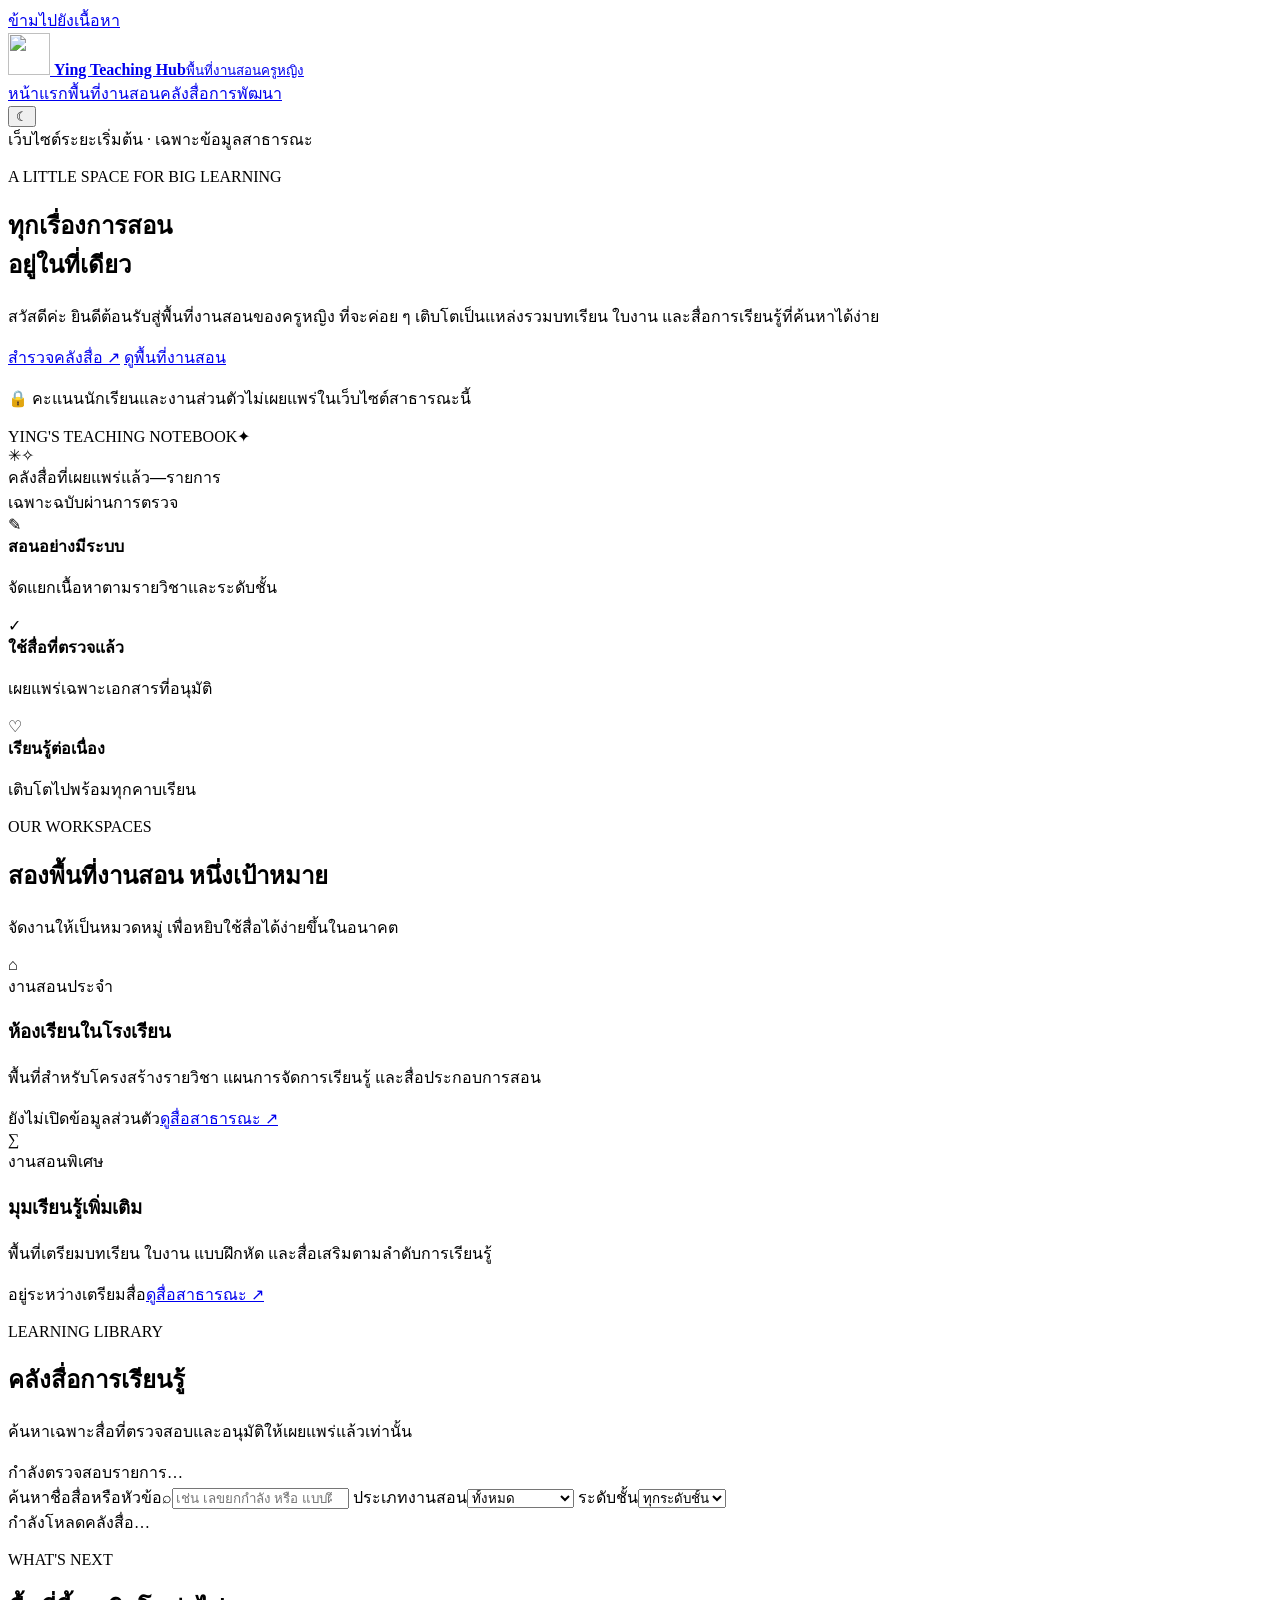
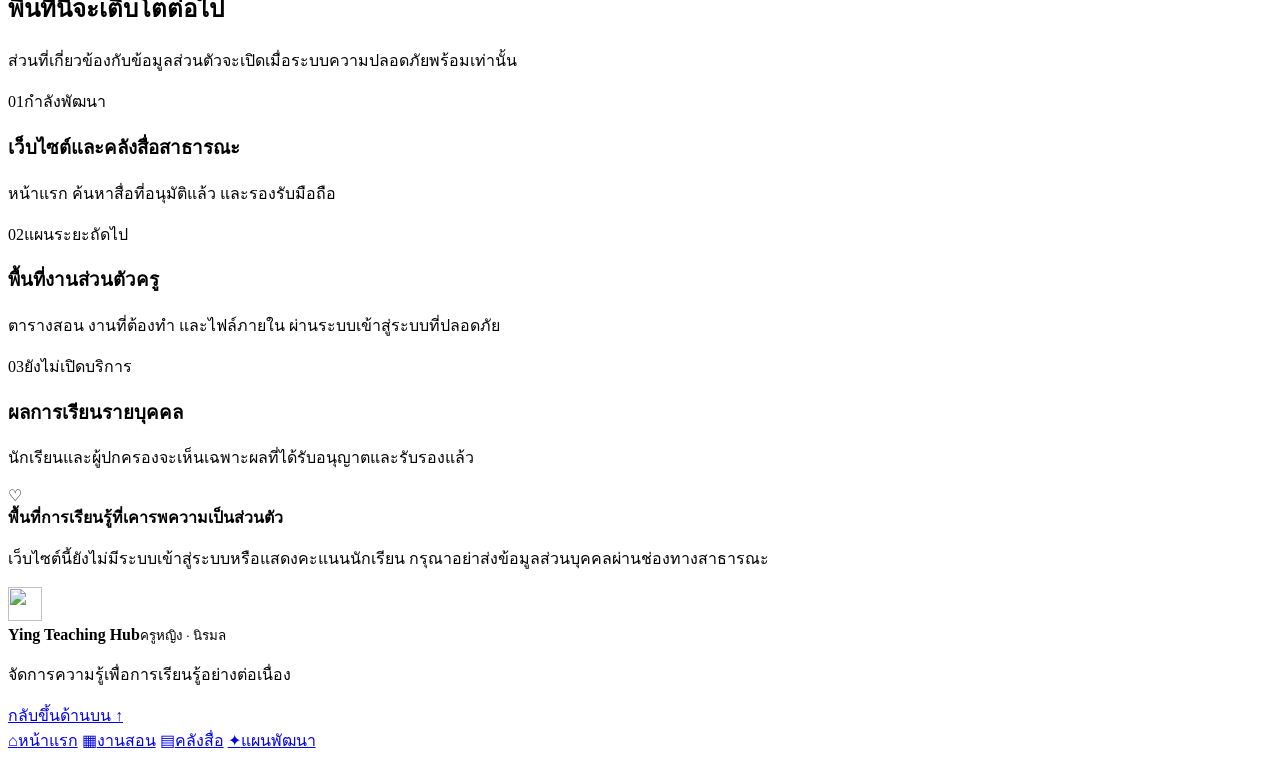
==== index.html @ b6b453d0 "feat(web): add accessible Thai mobile-first public homepage" ====
<!doctype html>
<html lang="th">
<head>
  <meta charset="UTF-8">
  <meta name="viewport" content="width=device-width,initial-scale=1,viewport-fit=cover">
  <meta name="description" content="Ying Teaching Hub — พื้นที่รวมสื่อการเรียนรู้สาธารณะที่ได้รับอนุมัติสำหรับครูหญิง">
  <meta name="theme-color" content="#f7f7fc">
  <meta http-equiv="Content-Security-Policy" content="default-src 'self'; script-src 'self'; style-src 'self'; img-src 'self' data:; connect-src 'self'; font-src 'self'; object-src 'none'; base-uri 'self'; form-action 'none'">
  <title>Ying Teaching Hub | ศูนย์กลางงานสอนครูหญิง</title>
  <link rel="icon" href="./assets/mark.svg" type="image/svg+xml">
  <link rel="stylesheet" href="./styles.css">
  <script src="./app.js" defer></script>
</head>
<body>
  <a class="skip-link" href="#main">ข้ามไปยังเนื้อหา</a>
  <header class="site-header">
    <div class="container header-inner">
      <a href="#home" class="brand" aria-label="Ying Teaching Hub กลับหน้าแรก">
        <img src="./assets/mark.svg" alt="" width="42" height="42">
        <span class="brand-text"><strong>Ying Teaching Hub</strong><small>พื้นที่งานสอนครูหญิง</small></span>
      </a>
      <nav class="desktop-nav" aria-label="เมนูหลัก">
        <a href="#home">หน้าแรก</a><a href="#workspaces">พื้นที่งานสอน</a><a href="#library">คลังสื่อ</a><a href="#roadmap">การพัฒนา</a>
      </nav>
      <button id="themeToggle" class="theme-button" type="button" aria-label="เปลี่ยนเป็นโหมดมืด" aria-pressed="false" title="เปลี่ยนธีม"><span id="themeIcon" aria-hidden="true">☾</span></button>
    </div>
  </header>

  <main id="main">
    <section id="home" class="hero container" aria-labelledby="heroTitle">
      <div class="hero-copy">
        <span class="eyebrow"><span class="status-dot"></span> เว็บไซต์ระยะเริ่มต้น · เฉพาะข้อมูลสาธารณะ</span>
        <p class="kicker">A LITTLE SPACE FOR BIG LEARNING</p>
        <h1 id="heroTitle">ทุกเรื่องการสอน<br><span class="gradient-text">อยู่ในที่เดียว</span></h1>
        <p class="hero-desc">สวัสดีค่ะ ยินดีต้อนรับสู่พื้นที่งานสอนของครูหญิง ที่จะค่อย ๆ เติบโตเป็นแหล่งรวมบทเรียน ใบงาน และสื่อการเรียนรู้ที่ค้นหาได้ง่าย</p>
        <div class="hero-actions">
          <a class="button primary" href="#library">สำรวจคลังสื่อ <span aria-hidden="true">↗</span></a>
          <a class="button secondary" href="#workspaces">ดูพื้นที่งานสอน</a>
        </div>
        <p class="privacy-note"><span aria-hidden="true">🔒</span> คะแนนนักเรียนและงานส่วนตัวไม่เผยแพร่ในเว็บไซต์สาธารณะนี้</p>
      </div>
      <aside class="hero-card" aria-label="ภาพรวมพื้นที่สาธารณะ">
        <div class="note-header"><span class="note-mini-label">YING'S TEACHING NOTEBOOK</span><span class="note-sparkle" aria-hidden="true">✦</span></div>
        <div class="note-illustration" aria-hidden="true"><span class="book book-one"></span><span class="book book-two"></span><span class="book book-three"></span><span class="illustration-star star-one">✳</span><span class="illustration-star star-two">✧</span></div>
        <div class="note-bottom">
          <div><span class="label-overline">คลังสื่อที่เผยแพร่แล้ว</span><strong id="publicCount" class="big-number">—</strong><span class="label-suffix">รายการ</span></div>
          <span class="soft-pill">เฉพาะฉบับผ่านการตรวจ</span>
        </div>
        <div class="note-doodle" aria-hidden="true"></div>
      </aside>
    </section>

    <section class="intro-band" aria-label="แนวทางของเว็บไซต์">
      <div class="container intro-grid">
        <div><span class="small-icon" aria-hidden="true">✎</span><div><strong>สอนอย่างมีระบบ</strong><p>จัดแยกเนื้อหาตามรายวิชาและระดับชั้น</p></div></div>
        <div><span class="small-icon" aria-hidden="true">✓</span><div><strong>ใช้สื่อที่ตรวจแล้ว</strong><p>เผยแพร่เฉพาะเอกสารที่อนุมัติ</p></div></div>
        <div><span class="small-icon" aria-hidden="true">♡</span><div><strong>เรียนรู้ต่อเนื่อง</strong><p>เติบโตไปพร้อมทุกคาบเรียน</p></div></div>
      </div>
    </section>

    <section id="workspaces" class="section container" aria-labelledby="workspaceTitle">
      <div class="section-heading"><div><p class="section-kicker">OUR WORKSPACES</p><h2 id="workspaceTitle">สองพื้นที่งานสอน <span class="heading-accent">หนึ่งเป้าหมาย</span></h2><p>จัดงานให้เป็นหมวดหมู่ เพื่อหยิบใช้สื่อได้ง่ายขึ้นในอนาคต</p></div></div>
      <div class="workspace-grid">
        <article class="workspace-card school-card">
          <div class="workspace-icon" aria-hidden="true">⌂</div>
          <span class="workspace-type">งานสอนประจำ</span><h3>ห้องเรียนในโรงเรียน</h3>
          <p>พื้นที่สำหรับโครงสร้างรายวิชา แผนการจัดการเรียนรู้ และสื่อประกอบการสอน</p>
          <div class="card-footer"><span class="muted-status">ยังไม่เปิดข้อมูลส่วนตัว</span><a href="#library">ดูสื่อสาธารณะ <span aria-hidden="true">↗</span></a></div>
        </article>
        <article class="workspace-card tutoring-card">
          <div class="workspace-icon" aria-hidden="true">∑</div>
          <span class="workspace-type">งานสอนพิเศษ</span><h3>มุมเรียนรู้เพิ่มเติม</h3>
          <p>พื้นที่เตรียมบทเรียน ใบงาน แบบฝึกหัด และสื่อเสริมตามลำดับการเรียนรู้</p>
          <div class="card-footer"><span class="muted-status">อยู่ระหว่างเตรียมสื่อ</span><a href="#library">ดูสื่อสาธารณะ <span aria-hidden="true">↗</span></a></div>
        </article>
      </div>
    </section>

    <section id="library" class="section library-section" aria-labelledby="libraryTitle">
      <div class="container">
        <div class="section-heading library-heading">
          <div><p class="section-kicker">LEARNING LIBRARY</p><h2 id="libraryTitle">คลังสื่อการเรียนรู้</h2><p>ค้นหาเฉพาะสื่อที่ตรวจสอบและอนุมัติให้เผยแพร่แล้วเท่านั้น</p></div>
          <span class="library-count" id="catalogCount" aria-live="polite">กำลังตรวจสอบรายการ…</span>
        </div>
        <div class="filters" role="search">
          <label class="field search-field"><span>ค้นหาชื่อสื่อหรือหัวข้อ</span><span class="input-shell"><span aria-hidden="true">⌕</span><input id="searchInput" type="search" autocomplete="off" placeholder="เช่น เลขยกกำลัง หรือ แบบฝึกหัด" /></span></label>
          <label class="field"><span>ประเภทงานสอน</span><select id="workspaceFilter"><option value="all">ทั้งหมด</option><option value="school">งานสอนประจำ</option><option value="tutoring">งานสอนพิเศษ</option></select></label>
          <label class="field"><span>ระดับชั้น</span><select id="levelFilter"><option value="all">ทุกระดับชั้น</option></select></label>
        </div>
        <div id="catalogMessage" class="catalog-message" role="status" aria-live="polite">กำลังโหลดคลังสื่อ…</div>
        <div id="materialGrid" class="material-grid" aria-label="รายการสื่อที่ได้รับอนุมัติ"></div>
        <div id="emptyState" class="empty-state" hidden>
          <div class="empty-art" aria-hidden="true">▤</div>
          <h3 id="emptyTitle">กำลังเตรียมคลังสื่อ</h3>
          <p id="emptyDescription">ยังไม่มีสื่อที่อนุมัติให้เผยแพร่ในขณะนี้ หากมีสื่อใหม่จะปรากฏที่นี่</p>
          <button type="button" id="resetFilters" class="button small secondary" hidden>ล้างตัวกรอง</button>
        </div>
      </div>
    </section>

    <section id="roadmap" class="section container" aria-labelledby="roadmapTitle">
      <div class="section-heading"><div><p class="section-kicker">WHAT'S NEXT</p><h2 id="roadmapTitle">พื้นที่นี้จะเติบโตต่อไป</h2><p>ส่วนที่เกี่ยวข้องกับข้อมูลส่วนตัวจะเปิดเมื่อระบบความปลอดภัยพร้อมเท่านั้น</p></div></div>
      <div class="roadmap-grid">
        <article class="roadmap-card active"><span class="step-number">01</span><span class="step-state">กำลังพัฒนา</span><h3>เว็บไซต์และคลังสื่อสาธารณะ</h3><p>หน้าแรก ค้นหาสื่อที่อนุมัติแล้ว และรองรับมือถือ</p></article>
        <article class="roadmap-card"><span class="step-number">02</span><span class="step-state">แผนระยะถัดไป</span><h3>พื้นที่งานส่วนตัวครู</h3><p>ตารางสอน งานที่ต้องทำ และไฟล์ภายใน ผ่านระบบเข้าสู่ระบบที่ปลอดภัย</p></article>
        <article class="roadmap-card"><span class="step-number">03</span><span class="step-state">ยังไม่เปิดบริการ</span><h3>ผลการเรียนรายบุคคล</h3><p>นักเรียนและผู้ปกครองจะเห็นเฉพาะผลที่ได้รับอนุญาตและรับรองแล้ว</p></article>
      </div>
      <div class="safety-banner"><span class="safety-symbol" aria-hidden="true">♡</span><div><strong>พื้นที่การเรียนรู้ที่เคารพความเป็นส่วนตัว</strong><p>เว็บไซต์นี้ยังไม่มีระบบเข้าสู่ระบบหรือแสดงคะแนนนักเรียน กรุณาอย่าส่งข้อมูลส่วนบุคคลผ่านช่องทางสาธารณะ</p></div></div>
    </section>
  </main>

  <footer class="site-footer">
    <div class="container footer-inner">
      <div class="footer-brand"><img src="./assets/mark.svg" alt="" width="34" height="34"><div><strong>Ying Teaching Hub</strong><small>ครูหญิง · นิรมล</small></div></div>
      <p>จัดการความรู้เพื่อการเรียนรู้อย่างต่อเนื่อง</p>
      <a href="#home">กลับขึ้นด้านบน ↑</a>
    </div>
  </footer>

  <nav class="mobile-nav" aria-label="เมนูมือถือ">
    <a href="#home"><span aria-hidden="true">⌂</span>หน้าแรก</a>
    <a href="#workspaces"><span aria-hidden="true">▦</span>งานสอน</a>
    <a href="#library"><span aria-hidden="true">▤</span>คลังสื่อ</a>
    <a href="#roadmap"><span aria-hidden="true">✦</span>แผนพัฒนา</a>
  </nav>
</body>
</html>
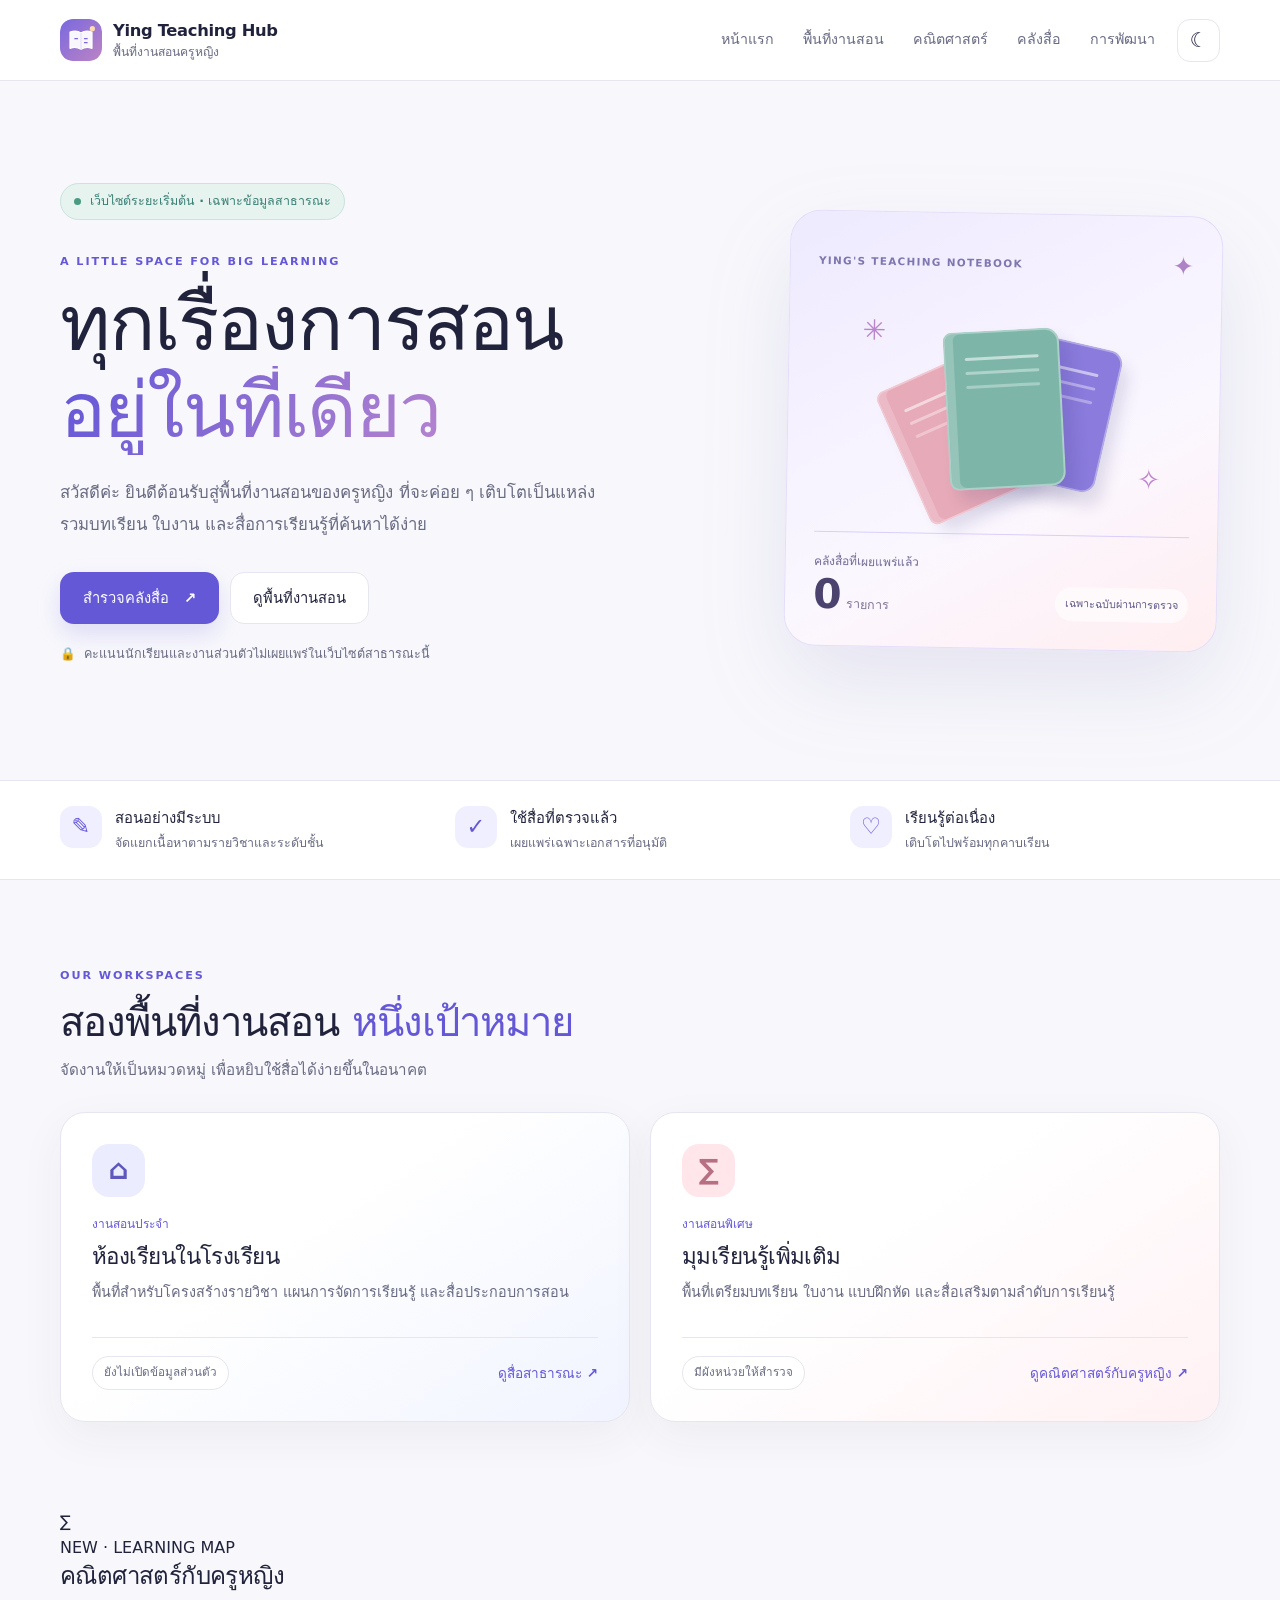
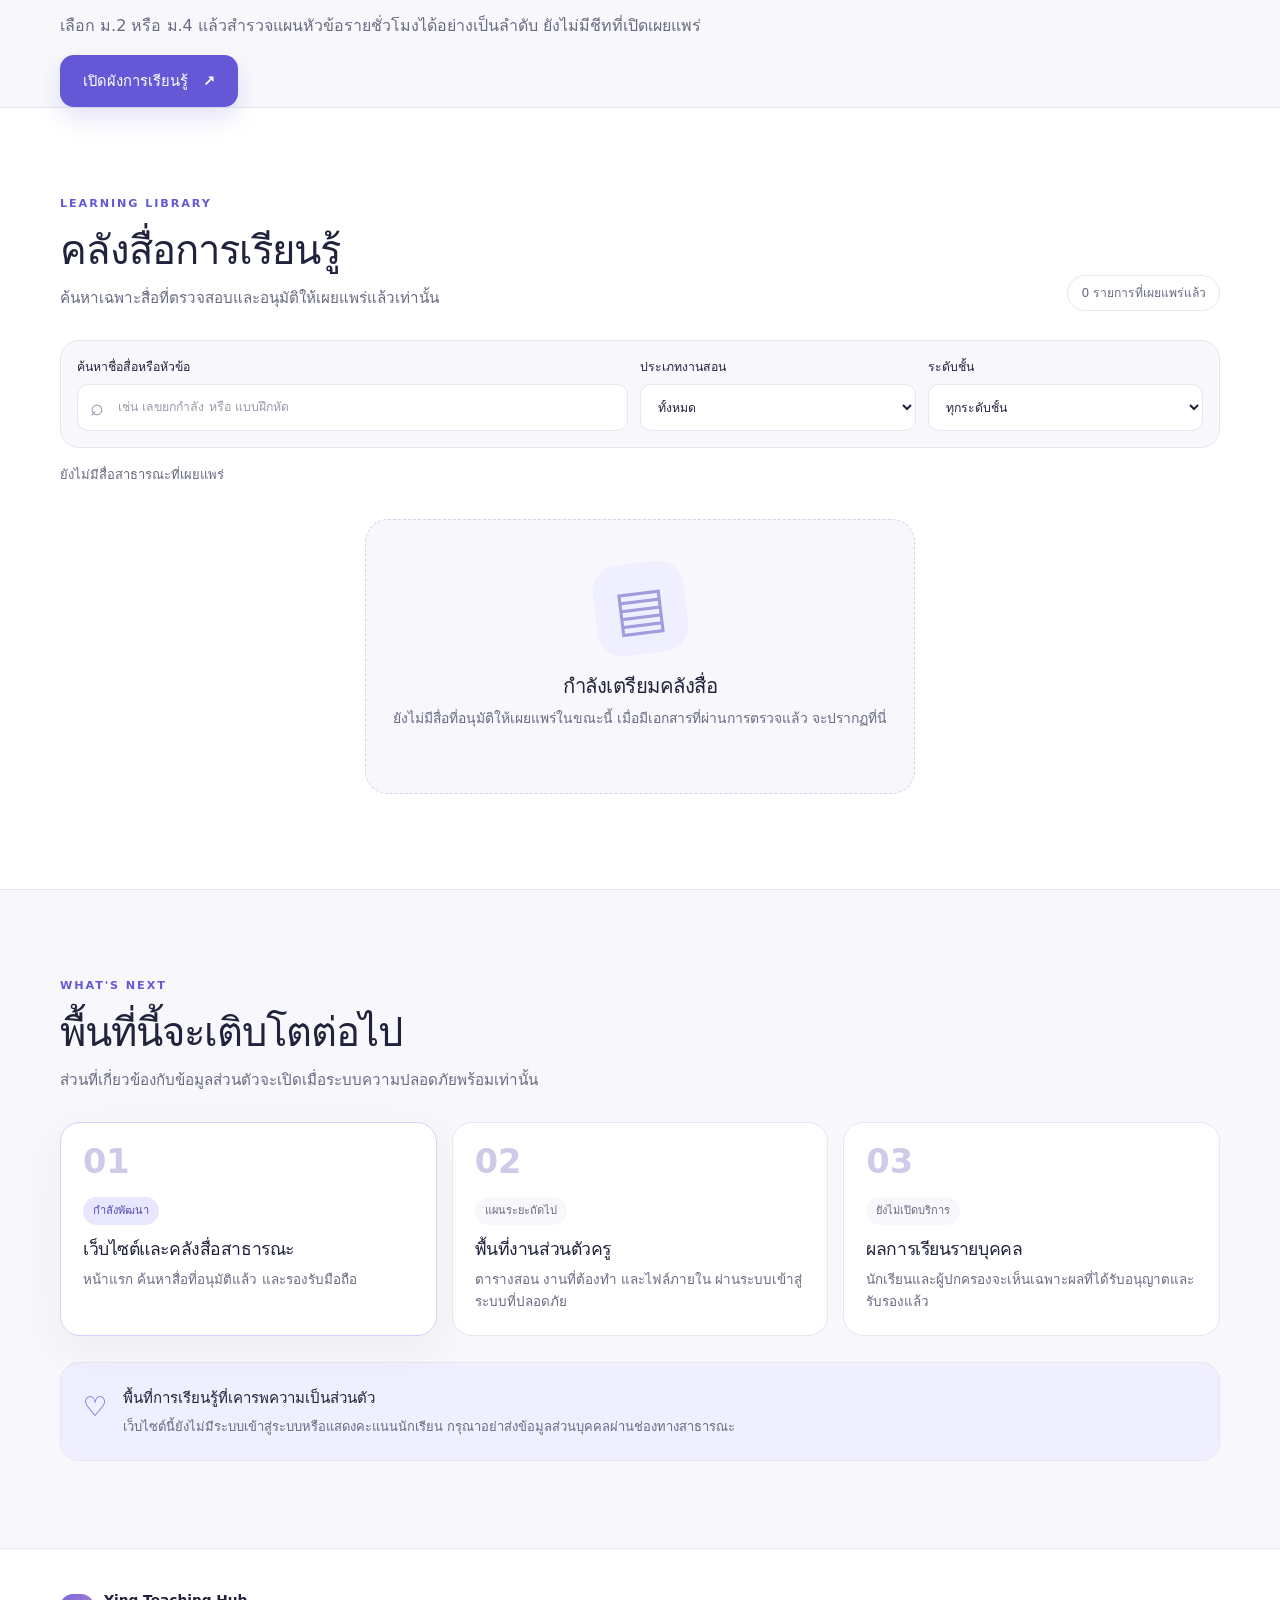
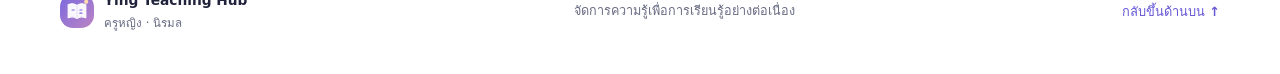
==== commit 4a527e86: "feat(home): link mathematics learning map from navigation and tutoring card" ====
--- a/index.html
+++ b/index.html
@@ -20,7 +20,7 @@
         <span class="brand-text"><strong>Ying Teaching Hub</strong><small>พื้นที่งานสอนครูหญิง</small></span>
       </a>
       <nav class="desktop-nav" aria-label="เมนูหลัก">
-        <a href="#home">หน้าแรก</a><a href="#workspaces">พื้นที่งานสอน</a><a href="#library">คลังสื่อ</a><a href="#roadmap">การพัฒนา</a>
+        <a href="#home">หน้าแรก</a><a href="#workspaces">พื้นที่งานสอน</a><a href="./math.html">คณิตศาสตร์</a><a href="#library">คลังสื่อ</a><a href="#roadmap">การพัฒนา</a>
       </nav>
       <button id="themeToggle" class="theme-button" type="button" aria-label="เปลี่ยนเป็นโหมดมืด" aria-pressed="false" title="เปลี่ยนธีม"><span id="themeIcon" aria-hidden="true">☾</span></button>
     </div>
@@ -71,8 +71,16 @@
           <div class="workspace-icon" aria-hidden="true">∑</div>
           <span class="workspace-type">งานสอนพิเศษ</span><h3>มุมเรียนรู้เพิ่มเติม</h3>
           <p>พื้นที่เตรียมบทเรียน ใบงาน แบบฝึกหัด และสื่อเสริมตามลำดับการเรียนรู้</p>
-          <div class="card-footer"><span class="muted-status">อยู่ระหว่างเตรียมสื่อ</span><a href="#library">ดูสื่อสาธารณะ <span aria-hidden="true">↗</span></a></div>
+          <div class="card-footer"><span class="muted-status">มีผังหน่วยให้สำรวจ</span><a href="./math.html">ดูคณิตศาสตร์กับครูหญิง <span aria-hidden="true">↗</span></a></div>
         </article>
+      </div>
+    </section>
+
+    <section class="math-feature-section container" aria-labelledby="mathFeatureTitle">
+      <div class="math-feature">
+        <div class="math-feature-symbol" aria-hidden="true">∑</div>
+        <div><span class="math-feature-eyebrow">NEW · LEARNING MAP</span><h2 id="mathFeatureTitle">คณิตศาสตร์กับครูหญิง</h2><p>เลือก ม.2 หรือ ม.4 แล้วสำรวจแผนหัวข้อรายชั่วโมงได้อย่างเป็นลำดับ ยังไม่มีชีทที่เปิดเผยแพร่</p></div>
+        <a class="button primary" href="./math.html">เปิดผังการเรียนรู้ <span aria-hidden="true">↗</span></a>
       </div>
     </section>
 
@@ -119,7 +127,7 @@
 
   <nav class="mobile-nav" aria-label="เมนูมือถือ">
     <a href="#home"><span aria-hidden="true">⌂</span>หน้าแรก</a>
-    <a href="#workspaces"><span aria-hidden="true">▦</span>งานสอน</a>
+    <a href="./math.html"><span aria-hidden="true">∑</span>คณิตศาสตร์</a>
     <a href="#library"><span aria-hidden="true">▤</span>คลังสื่อ</a>
     <a href="#roadmap"><span aria-hidden="true">✦</span>แผนพัฒนา</a>
   </nav>
--- a/styles.css
+++ b/styles.css
@@ -0,0 +1,6 @@
+:root{color-scheme:light;--bg:#f8f8fc;--card:#fff;--ink:#20233b;--muted:#686b82;--stroke:#e5e6ef;--accent:#6458d7;--accent-deep:#5145c3;--lavender:#f0efff;--green:#387e73;--shadow:0 14px 45px rgba(32,35,59,.055);font-family:"Noto Sans Thai","Thonburi","Leelawadee UI",Tahoma,system-ui,sans-serif;font-synthesis:none}
+*{box-sizing:border-box}html{scroll-behavior:smooth;scroll-padding-top:95px}body{margin:0;background:var(--bg);color:var(--ink);line-height:1.65;-webkit-font-smoothing:antialiased}button,input,select{font:inherit}a{color:inherit;text-decoration:none}button{cursor:pointer}img{display:block}h1,h2,h3,p{margin-top:0}h1,h2,h3{letter-spacing:-.025em;line-height:1.3}p{color:var(--muted)}:focus-visible{outline:3px solid #e09e55;outline-offset:3px}::selection{background:#dfd9ff}.container{width:min(1160px,calc(100% - 44px));margin-inline:auto}.skip-link{position:absolute;z-index:100;top:-80px;left:16px;background:var(--ink);color:var(--card);padding:9px 16px;border-radius:10px}.skip-link:focus{top:10px}.site-header{background:color-mix(in srgb,var(--card) 92%,transparent);backdrop-filter:blur(20px);border-bottom:1px solid var(--stroke);position:sticky;top:0;z-index:30}.header-inner{min-height:80px;display:flex;align-items:center;justify-content:space-between;gap:22px}.brand{display:flex;align-items:center;gap:11px;min-width:0}.brand img,.footer-brand img{border-radius:13px}.brand-text{display:grid;line-height:1.3}.brand-text strong{font-size:1.02rem;letter-spacing:-.02em}.brand-text small{font-size:.76rem;color:var(--muted);margin-top:4px}.desktop-nav{display:flex;align-items:center;gap:29px;margin-left:auto}.desktop-nav a{font-size:.89rem;font-weight:650;color:var(--muted);transition:color .15s}.desktop-nav a:hover{color:var(--accent)}.theme-button{width:43px;height:43px;border:1px solid var(--stroke);border-radius:13px;background:var(--card);color:var(--ink);font-size:1.25rem;display:grid;place-items:center}.theme-button:hover{border-color:var(--accent)}.hero{display:grid;grid-template-columns:minmax(0,1.2fr) minmax(315px,.8fr);align-items:center;gap:clamp(30px,6vw,90px);padding-block:clamp(62px,8vw,113px)}.hero-copy{max-width:640px}.eyebrow{display:inline-flex;gap:9px;align-items:center;color:var(--green);background:#e6f3ef;border:1px solid #cae3dc;font-size:.78rem;font-weight:750;padding:7px 13px;border-radius:99px}.status-dot{width:7px;height:7px;border-radius:50%;background:#4a9b82}.kicker,.section-kicker{color:var(--accent);letter-spacing:.17em;font-weight:800;font-size:.7rem}.kicker{margin:33px 0 10px}.hero h1{font-size:clamp(2.7rem,6vw,5.2rem);font-weight:850;line-height:1.13;margin:0 0 22px}.gradient-text{background:linear-gradient(120deg,#6256d9,#b484ce);background-clip:text;-webkit-background-clip:text;color:transparent}.hero-desc{font-size:1.05rem;max-width:560px;line-height:1.9}.hero-actions{display:flex;gap:11px;flex-wrap:wrap;margin:31px 0 20px}.button{display:inline-flex;gap:15px;align-items:center;justify-content:center;padding:13px 22px;min-height:48px;border-radius:14px;border:1px solid transparent;font-weight:750;font-size:.92rem;transition:transform .15s,background .15s,border-color .15s}.button:hover{transform:translateY(-2px)}.button.primary{color:#fff;background:var(--accent);box-shadow:0 10px 24px rgba(100,88,215,.18)}.button.primary:hover{background:var(--accent-deep)}.button.secondary{background:var(--card);border-color:var(--stroke)}.button.small{min-height:40px;padding:8px 15px}.privacy-note{font-size:.79rem;color:var(--muted);display:flex;align-items:center;gap:8px}.hero-card{min-height:430px;position:relative;overflow:hidden;background:linear-gradient(152deg,#eeeaff 0%,#fbf7ff 61%,#ffeef0 100%);border:1px solid #e5ddfa;border-radius:31px;padding:28px;box-shadow:0 35px 90px rgba(104,90,165,.13);transform:rotate(1deg)}.note-header{position:relative;z-index:1;display:flex;justify-content:space-between;align-items:center}.note-mini-label{font-size:.65rem;font-weight:850;color:#7e76af;letter-spacing:.13em}.note-sparkle{font-size:1.6rem;color:#ae84c5}.note-illustration{height:250px;display:flex;align-items:center;justify-content:center;position:relative}.book{position:absolute;width:112px;height:145px;border-radius:9px 14px 14px 9px;box-shadow:9px 12px 16px rgba(51,41,103,.14),inset 8px 0 rgba(255,255,255,.19);border:2px solid rgba(255,255,255,.35)}.book:after{content:"";position:absolute;inset:24px 19px auto;height:3px;background:rgba(255,255,255,.55);box-shadow:0 14px 0 rgba(255,255,255,.38),0 28px 0 rgba(255,255,255,.32);border-radius:5px}.book-one{background:#e7aab8;transform:rotate(-25deg) translate(-57px,6px)}.book-two{background:#8a7bdc;transform:rotate(12deg) translate(49px,-9px)}.book-three{background:#7db6a9;transform:rotate(-4deg);height:158px;width:116px}.illustration-star{position:absolute;font-size:28px;color:#bb85cb}.star-one{top:26px;left:45px}.star-two{bottom:33px;right:30px}.note-bottom{position:relative;z-index:1;display:flex;align-items:end;justify-content:space-between;gap:12px;border-top:1px solid #d9cffa;padding-top:20px}.label-overline{display:block;color:#736b92;font-size:.75rem}.big-number{font-size:2.55rem;letter-spacing:-.06em;line-height:1.1;display:inline-block;color:#4b426e}.label-suffix{font-size:.78rem;margin-left:7px;color:#817596}.soft-pill{font-size:.67rem;padding:8px 10px;border-radius:50px;background:#fff9;color:#615a88;white-space:nowrap}.intro-band{background:var(--card);border-block:1px solid var(--stroke)}.intro-grid{display:grid;grid-template-columns:repeat(3,1fr);gap:25px;padding-block:25px}.intro-grid>div{display:flex;align-items:start;gap:13px}.intro-grid strong{display:block;font-size:.93rem}.intro-grid p{font-size:.78rem;margin:3px 0 0}.small-icon{background:var(--lavender);color:var(--accent);width:42px;height:42px;flex:0 0 42px;display:grid;place-items:center;border-radius:13px;font-size:1.4rem}.section{padding-block:87px}.section-heading{display:flex;align-items:end;justify-content:space-between;gap:15px;margin-bottom:29px}.section-kicker{margin-bottom:10px}.section-heading h2{font-size:clamp(1.7rem,3.4vw,2.5rem);margin:0 0 10px}.section-heading p:not(.section-kicker){margin:0;font-size:.95rem}.heading-accent{color:var(--accent)}.workspace-grid{display:grid;grid-template-columns:repeat(2,minmax(0,1fr));gap:20px}.workspace-card{padding:31px;border-radius:25px;border:1px solid var(--stroke);background:var(--card);box-shadow:var(--shadow);min-height:310px;display:flex;align-items:start;flex-direction:column}.school-card{background:linear-gradient(145deg,#fff 40%,#f1f4ff 100%)}.tutoring-card{background:linear-gradient(145deg,#fff 40%,#fff1f4 100%)}.workspace-icon{width:53px;height:53px;border-radius:17px;background:#ececff;color:#5e57bd;display:grid;place-items:center;font-size:1.75rem;margin-bottom:18px;font-weight:700}.tutoring-card .workspace-icon{color:#b76f83;background:#ffe6eb}.workspace-type{font-size:.75rem;font-weight:750;color:var(--accent);margin-bottom:8px}.workspace-card h3{font-size:1.4rem;margin:0 0 9px}.workspace-card p{font-size:.9rem;max-width:480px;margin:0 0 24px}.card-footer{display:flex;justify-content:space-between;align-items:center;gap:10px;margin-top:auto;width:100%;border-top:1px solid var(--stroke);padding-top:18px;flex-wrap:wrap}.card-footer a{color:var(--accent);font-size:.85rem;font-weight:750}.muted-status{background:var(--card);font-size:.73rem;color:var(--muted);padding:6px 11px;border-radius:99px;border:1px solid var(--stroke)}.library-section{background:var(--card);border-block:1px solid var(--stroke)}.library-count{border:1px solid var(--stroke);padding:7px 13px;border-radius:99px;font-size:.76rem;color:var(--muted);white-space:nowrap}.filters{display:grid;grid-template-columns:2fr 1fr 1fr;gap:12px;background:var(--bg);border-radius:19px;padding:16px;border:1px solid var(--stroke)}.field{display:flex;flex-direction:column;gap:7px;font-size:.77rem;font-weight:700}.field input,.field select{min-height:47px;width:100%;background:var(--card);border:1px solid var(--stroke);border-radius:11px;padding:0 13px;color:var(--ink);outline-offset:2px}.field input::placeholder{color:#999aab}.input-shell{display:flex;align-items:center;position:relative}.input-shell>span{position:absolute;left:13px;font-size:1.45rem;color:#9392ac}.input-shell input{padding-left:40px}.catalog-message{min-height:27px;margin-top:16px;color:var(--muted);font-size:.81rem}.material-grid{display:grid;grid-template-columns:repeat(3,minmax(0,1fr));gap:15px;margin-top:10px}.material-card{border:1px solid var(--stroke);padding:22px;border-radius:17px;background:var(--card)}.material-category{display:inline-flex;font-size:.7rem;font-weight:750;color:var(--accent);background:var(--lavender);border-radius:99px;padding:5px 10px}.material-card h3{font-size:1.08rem;margin:13px 0 5px}.material-card p{font-size:.83rem;margin:0 0 16px}.material-card .details{display:flex;justify-content:space-between;gap:10px;font-size:.72rem;color:var(--muted);border-top:1px solid var(--stroke);padding-top:12px}.material-card a{display:inline-flex;font-weight:800;font-size:.85rem;color:var(--accent);margin-top:15px}.empty-state{max-width:550px;margin:18px auto 8px;border:1px dashed #d6d3e9;border-radius:23px;text-align:center;padding:43px 25px;background:var(--bg)}.empty-state[hidden],#resetFilters[hidden]{display:none}.empty-art{font-size:3.5rem;color:#a29bdc;background:var(--lavender);width:91px;height:91px;display:grid;place-items:center;margin:0 auto 19px;border-radius:25px;transform:rotate(-7deg)}.empty-state h3{font-size:1.27rem;margin:0 0 8px}.empty-state p{font-size:.87rem;margin-bottom:20px}.roadmap-grid{display:grid;grid-template-columns:repeat(3,1fr);gap:15px}.roadmap-card{border:1px solid var(--stroke);border-radius:20px;padding:22px;background:var(--card)}.roadmap-card.active{border-color:#d6d0f8;box-shadow:var(--shadow)}.step-number{display:block;font-size:2.1rem;font-weight:850;color:#cecae8;line-height:1}.step-state{display:inline-block;margin-top:18px;padding:5px 10px;border-radius:99px;background:var(--bg);color:var(--muted);font-size:.69rem;font-weight:800}.active .step-state{background:#e9e7ff;color:#5548b1}.roadmap-card h3{font-size:1.1rem;margin:13px 0 8px}.roadmap-card p{font-size:.84rem;margin:0}.safety-banner{margin-top:26px;border-radius:19px;border:1px solid var(--stroke);background:var(--lavender);display:flex;align-items:start;gap:16px;padding:22px}.safety-symbol{font-size:1.7rem;color:var(--accent)}.safety-banner strong{font-size:.94rem}.safety-banner p{font-size:.81rem;margin:5px 0 0}.site-footer{background:var(--card);border-top:1px solid var(--stroke)}.footer-inner{min-height:125px;display:flex;align-items:center;justify-content:space-between;gap:18px}.footer-brand{display:flex;align-items:center;gap:10px}.footer-brand div{display:grid;gap:2px}.footer-brand strong{font-size:.86rem}.footer-brand small{color:var(--muted);font-size:.72rem}.site-footer p{font-size:.79rem;margin:0}.site-footer a{color:var(--accent);font-size:.8rem;font-weight:750}.mobile-nav{display:none}
+[data-theme="dark"]{color-scheme:dark;--bg:#151728;--card:#222439;--ink:#f4f2ff;--muted:#bab9cb;--stroke:#3a3b52;--lavender:#343052;--accent:#aba4ff;--accent-deep:#8f84f0;--green:#a2e4cb;--shadow:0 18px 50px rgba(0,0,0,.15)}
+[data-theme="dark"] .site-header{background:#222439ef}[data-theme="dark"] .eyebrow{background:#213d39;border-color:#2c5b52}[data-theme="dark"] .hero-card{background:linear-gradient(145deg,#40355f,#574967 65%,#664455);border-color:#665078}[data-theme="dark"] .label-overline,[data-theme="dark"] .label-suffix,[data-theme="dark"] .note-mini-label{color:#e4d7fa}[data-theme="dark"] .big-number{color:#fff}[data-theme="dark"] .note-bottom{border-color:#857296}[data-theme="dark"] .soft-pill{background:#ffffff1c;color:#eee6fa}[data-theme="dark"] .school-card{background:linear-gradient(145deg,var(--card) 40%,#272e49)}[data-theme="dark"] .tutoring-card{background:linear-gradient(145deg,var(--card) 40%,#452d42)}[data-theme="dark"] .workspace-icon,[data-theme="dark"] .tutoring-card .workspace-icon{background:#41385d;color:#efddff}[data-theme="dark"] .step-number{color:#6a657e}[data-theme="dark"] .active .step-state{background:#403b66;color:#dfd8ff}[data-theme="dark"] .empty-state{border-color:#52516b}[data-theme="dark"] .field input::placeholder{color:#a2a1b3}[data-theme="dark"] .material-category{color:#dad4ff}
+@media(max-width:960px){.desktop-nav{gap:17px}.hero{gap:25px}.hero-card{min-height:400px}.material-grid{grid-template-columns:repeat(2,1fr)}}@media(max-width:720px){html{scroll-padding-top:74px}.container{width:min(100% - 32px,560px)}.header-inner{min-height:66px}.brand img{width:38px;height:38px}.brand-text strong{font-size:.95rem}.desktop-nav{display:none}.hero{grid-template-columns:1fr;padding-block:45px 40px;gap:37px}.kicker{margin:24px 0 12px}.hero h1{font-size:clamp(2.55rem,10vw,4.2rem)}.hero-desc{font-size:.96rem}.hero-card{width:min(100%,430px);justify-self:center;min-height:320px;padding:23px;transform:none}.note-illustration{height:165px}.book{scale:.72}.note-bottom{padding-top:12px}.intro-grid{grid-template-columns:1fr;gap:19px;padding-block:22px}.section{padding-block:57px}.workspace-grid{grid-template-columns:1fr}.workspace-card{min-height:280px;padding:24px}.filters{grid-template-columns:repeat(2,1fr)}.search-field{grid-column:1 / -1}.material-grid{grid-template-columns:1fr}.roadmap-grid{grid-template-columns:1fr}.roadmap-card{padding:21px}.footer-inner{flex-wrap:wrap;gap:13px;padding:25px 0 105px}.footer-inner>p{width:100%}.mobile-nav{display:grid;grid-template-columns:repeat(4,1fr);position:fixed;bottom:0;left:0;right:0;z-index:35;background:var(--card);border-top:1px solid var(--stroke);padding:8px 5px max(8px,env(safe-area-inset-bottom));box-shadow:0 -6px 28px #00000009}.mobile-nav a{display:grid;justify-items:center;gap:1px;min-height:45px;font-size:.68rem;font-weight:750;color:var(--muted)}.mobile-nav a span{font-size:1.5rem;line-height:1.1}.mobile-nav a:hover,.mobile-nav a:focus-visible{color:var(--accent)}}@media(max-width:390px){.container{width:calc(100% - 26px)}.hero-actions .button{flex:1;padding-inline:11px;font-size:.82rem}.section-heading{align-items:start;flex-direction:column}.filters{padding:12px}.hero-card{min-height:308px}.big-number{font-size:2.2rem}.note-mini-label{font-size:.57rem}}
+@media(prefers-reduced-motion:reduce){html{scroll-behavior:auto}*,*:before,*:after{transition:none!important;animation:none!important}}
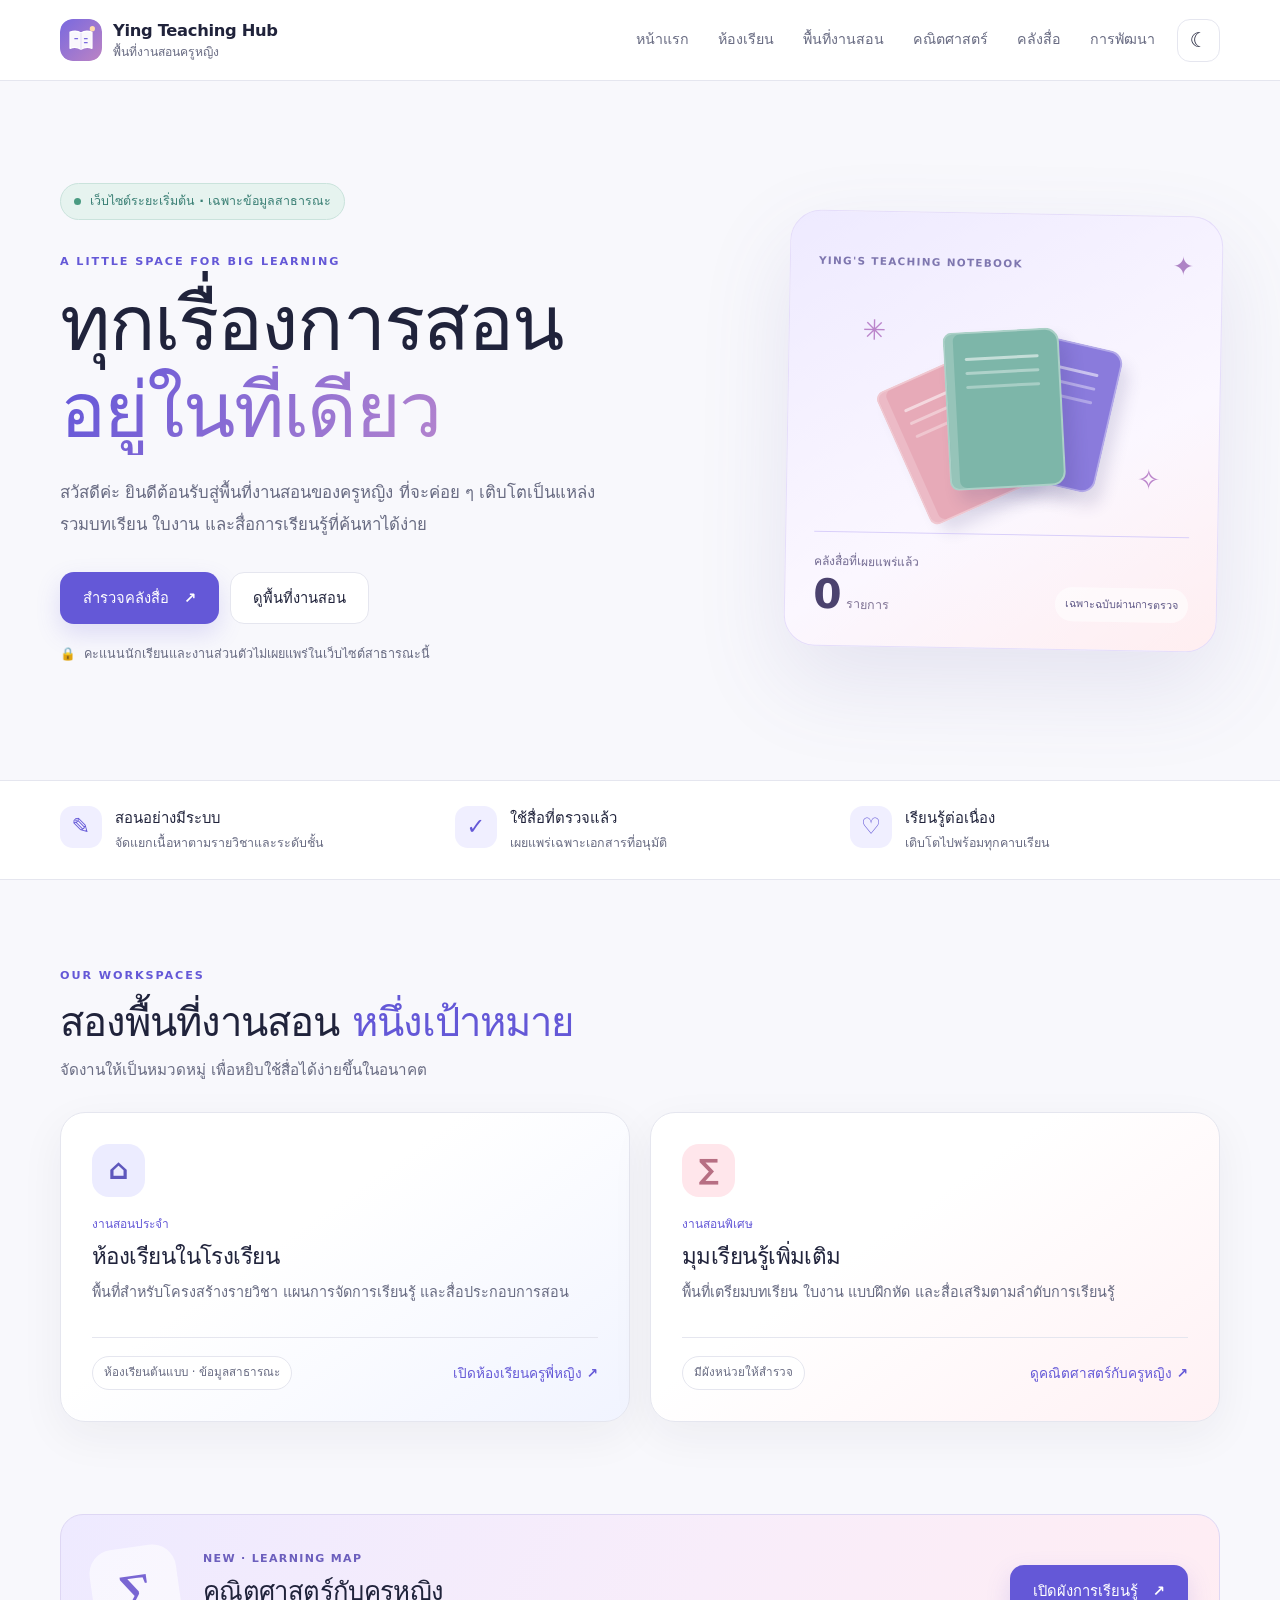
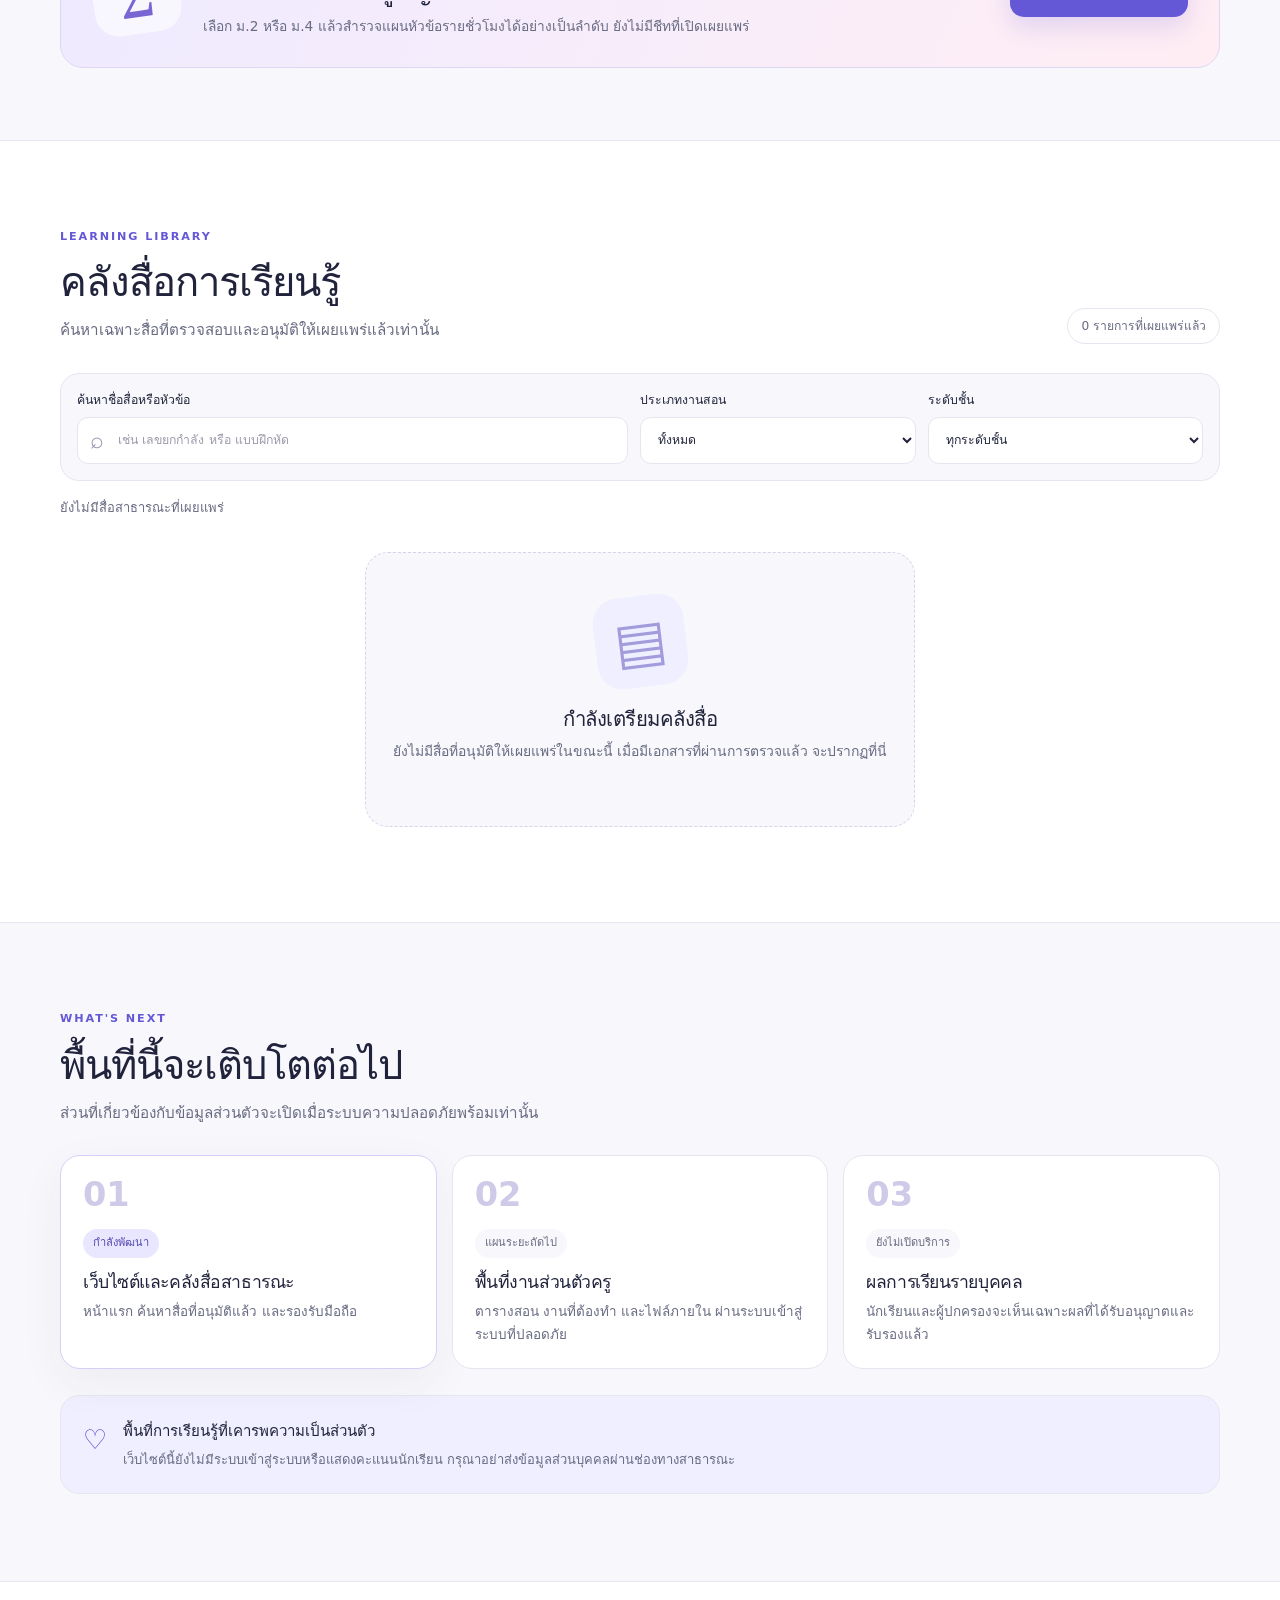
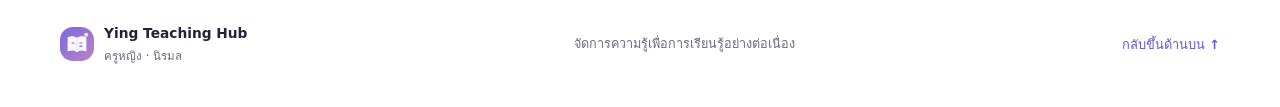
==== commit 48279c0c: "feat(classroom): link new classroom from home and mobile navigation" ====
--- a/index.html
+++ b/index.html
@@ -20,7 +20,7 @@
         <span class="brand-text"><strong>Ying Teaching Hub</strong><small>พื้นที่งานสอนครูหญิง</small></span>
       </a>
       <nav class="desktop-nav" aria-label="เมนูหลัก">
-        <a href="#home">หน้าแรก</a><a href="#workspaces">พื้นที่งานสอน</a><a href="./math.html">คณิตศาสตร์</a><a href="#library">คลังสื่อ</a><a href="#roadmap">การพัฒนา</a>
+        <a href="#home">หน้าแรก</a><a href="./classroom/">ห้องเรียน</a><a href="#workspaces">พื้นที่งานสอน</a><a href="./math.html">คณิตศาสตร์</a><a href="#library">คลังสื่อ</a><a href="#roadmap">การพัฒนา</a>
       </nav>
       <button id="themeToggle" class="theme-button" type="button" aria-label="เปลี่ยนเป็นโหมดมืด" aria-pressed="false" title="เปลี่ยนธีม"><span id="themeIcon" aria-hidden="true">☾</span></button>
     </div>
@@ -65,7 +65,7 @@
           <div class="workspace-icon" aria-hidden="true">⌂</div>
           <span class="workspace-type">งานสอนประจำ</span><h3>ห้องเรียนในโรงเรียน</h3>
           <p>พื้นที่สำหรับโครงสร้างรายวิชา แผนการจัดการเรียนรู้ และสื่อประกอบการสอน</p>
-          <div class="card-footer"><span class="muted-status">ยังไม่เปิดข้อมูลส่วนตัว</span><a href="#library">ดูสื่อสาธารณะ <span aria-hidden="true">↗</span></a></div>
+          <div class="card-footer"><span class="muted-status">ห้องเรียนต้นแบบ · ข้อมูลสาธารณะ</span><a href="./classroom/">เปิดห้องเรียนครูพี่หญิง <span aria-hidden="true">↗</span></a></div>
         </article>
         <article class="workspace-card tutoring-card">
           <div class="workspace-icon" aria-hidden="true">∑</div>
@@ -129,7 +129,7 @@
     <a href="#home"><span aria-hidden="true">⌂</span>หน้าแรก</a>
     <a href="./math.html"><span aria-hidden="true">∑</span>คณิตศาสตร์</a>
     <a href="#library"><span aria-hidden="true">▤</span>คลังสื่อ</a>
-    <a href="#roadmap"><span aria-hidden="true">✦</span>แผนพัฒนา</a>
+    <a href="./classroom/"><span aria-hidden="true">⌂</span>ห้องเรียน</a>
   </nav>
 </body>
 </html>
--- a/styles.css
+++ b/styles.css
@@ -4,3 +4,19 @@
 [data-theme="dark"] .site-header{background:#222439ef}[data-theme="dark"] .eyebrow{background:#213d39;border-color:#2c5b52}[data-theme="dark"] .hero-card{background:linear-gradient(145deg,#40355f,#574967 65%,#664455);border-color:#665078}[data-theme="dark"] .label-overline,[data-theme="dark"] .label-suffix,[data-theme="dark"] .note-mini-label{color:#e4d7fa}[data-theme="dark"] .big-number{color:#fff}[data-theme="dark"] .note-bottom{border-color:#857296}[data-theme="dark"] .soft-pill{background:#ffffff1c;color:#eee6fa}[data-theme="dark"] .school-card{background:linear-gradient(145deg,var(--card) 40%,#272e49)}[data-theme="dark"] .tutoring-card{background:linear-gradient(145deg,var(--card) 40%,#452d42)}[data-theme="dark"] .workspace-icon,[data-theme="dark"] .tutoring-card .workspace-icon{background:#41385d;color:#efddff}[data-theme="dark"] .step-number{color:#6a657e}[data-theme="dark"] .active .step-state{background:#403b66;color:#dfd8ff}[data-theme="dark"] .empty-state{border-color:#52516b}[data-theme="dark"] .field input::placeholder{color:#a2a1b3}[data-theme="dark"] .material-category{color:#dad4ff}
 @media(max-width:960px){.desktop-nav{gap:17px}.hero{gap:25px}.hero-card{min-height:400px}.material-grid{grid-template-columns:repeat(2,1fr)}}@media(max-width:720px){html{scroll-padding-top:74px}.container{width:min(100% - 32px,560px)}.header-inner{min-height:66px}.brand img{width:38px;height:38px}.brand-text strong{font-size:.95rem}.desktop-nav{display:none}.hero{grid-template-columns:1fr;padding-block:45px 40px;gap:37px}.kicker{margin:24px 0 12px}.hero h1{font-size:clamp(2.55rem,10vw,4.2rem)}.hero-desc{font-size:.96rem}.hero-card{width:min(100%,430px);justify-self:center;min-height:320px;padding:23px;transform:none}.note-illustration{height:165px}.book{scale:.72}.note-bottom{padding-top:12px}.intro-grid{grid-template-columns:1fr;gap:19px;padding-block:22px}.section{padding-block:57px}.workspace-grid{grid-template-columns:1fr}.workspace-card{min-height:280px;padding:24px}.filters{grid-template-columns:repeat(2,1fr)}.search-field{grid-column:1 / -1}.material-grid{grid-template-columns:1fr}.roadmap-grid{grid-template-columns:1fr}.roadmap-card{padding:21px}.footer-inner{flex-wrap:wrap;gap:13px;padding:25px 0 105px}.footer-inner>p{width:100%}.mobile-nav{display:grid;grid-template-columns:repeat(4,1fr);position:fixed;bottom:0;left:0;right:0;z-index:35;background:var(--card);border-top:1px solid var(--stroke);padding:8px 5px max(8px,env(safe-area-inset-bottom));box-shadow:0 -6px 28px #00000009}.mobile-nav a{display:grid;justify-items:center;gap:1px;min-height:45px;font-size:.68rem;font-weight:750;color:var(--muted)}.mobile-nav a span{font-size:1.5rem;line-height:1.1}.mobile-nav a:hover,.mobile-nav a:focus-visible{color:var(--accent)}}@media(max-width:390px){.container{width:calc(100% - 26px)}.hero-actions .button{flex:1;padding-inline:11px;font-size:.82rem}.section-heading{align-items:start;flex-direction:column}.filters{padding:12px}.hero-card{min-height:308px}.big-number{font-size:2.2rem}.note-mini-label{font-size:.57rem}}
 @media(prefers-reduced-motion:reduce){html{scroll-behavior:auto}*,*:before,*:after{transition:none!important;animation:none!important}}
+
+
+/* Home link to the safe public mathematics outline */
+.math-feature-section{padding-top:5px;padding-bottom:72px}
+.math-feature{display:flex;align-items:center;gap:24px;border-radius:23px;padding:29px 31px;background:linear-gradient(115deg,#eeeaff 0%,#f8edfa 55%,#ffedf3 100%);border:1px solid #ded7f4}
+.math-feature-symbol{flex:0 0 87px;width:87px;height:87px;border-radius:24px;background:#fff9;display:grid;place-items:center;color:#7966d3;font:700 3rem Georgia,serif;transform:rotate(-8deg)}
+.math-feature>div:nth-child(2){flex:1}
+.math-feature-eyebrow{font-size:.69rem;font-weight:850;color:#6c5fbd;letter-spacing:.12em}
+.math-feature h2{margin:5px 0 7px;font-size:1.6rem}
+.math-feature p{margin:0;font-size:.86rem;max-width:555px}
+.math-feature .button{white-space:nowrap}
+[data-theme="dark"] .math-feature{background:linear-gradient(115deg,#342c54,#3b2b48);border-color:#544568}
+[data-theme="dark"] .math-feature-symbol{background:#56476b;color:#d2c9ff}
+[data-theme="dark"] .math-feature-eyebrow{color:#c6bbf5}
+@media(max-width:950px){.math-feature{flex-wrap:wrap}.math-feature .button{margin-left:auto}}
+@media(max-width:720px){.math-feature-section{padding-bottom:52px}.math-feature{padding:24px;gap:14px}.math-feature-symbol{width:65px;height:65px;flex-basis:65px;font-size:2.5rem}.math-feature h2{font-size:1.3rem}.math-feature>div:nth-child(2){flex-basis:calc(100% - 83px)}.math-feature .button{margin:8px 0 0;width:100%}}
